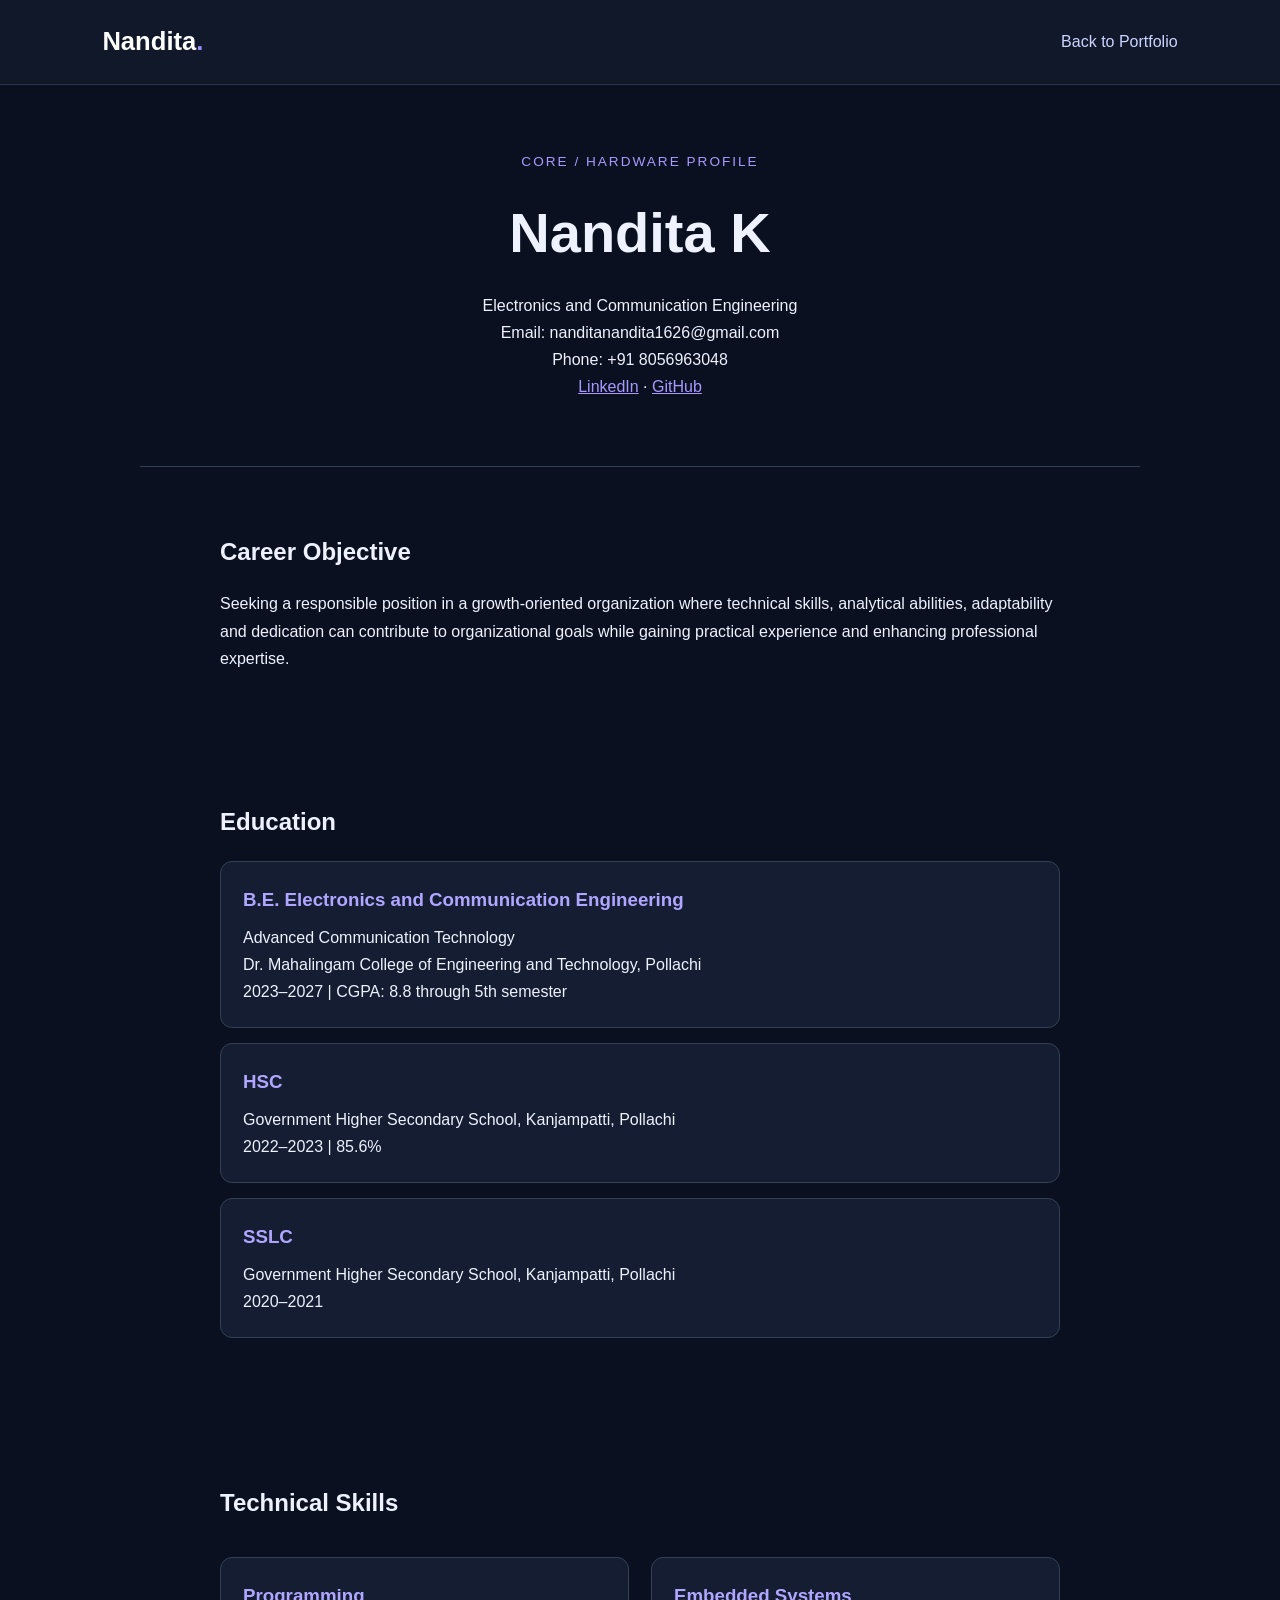
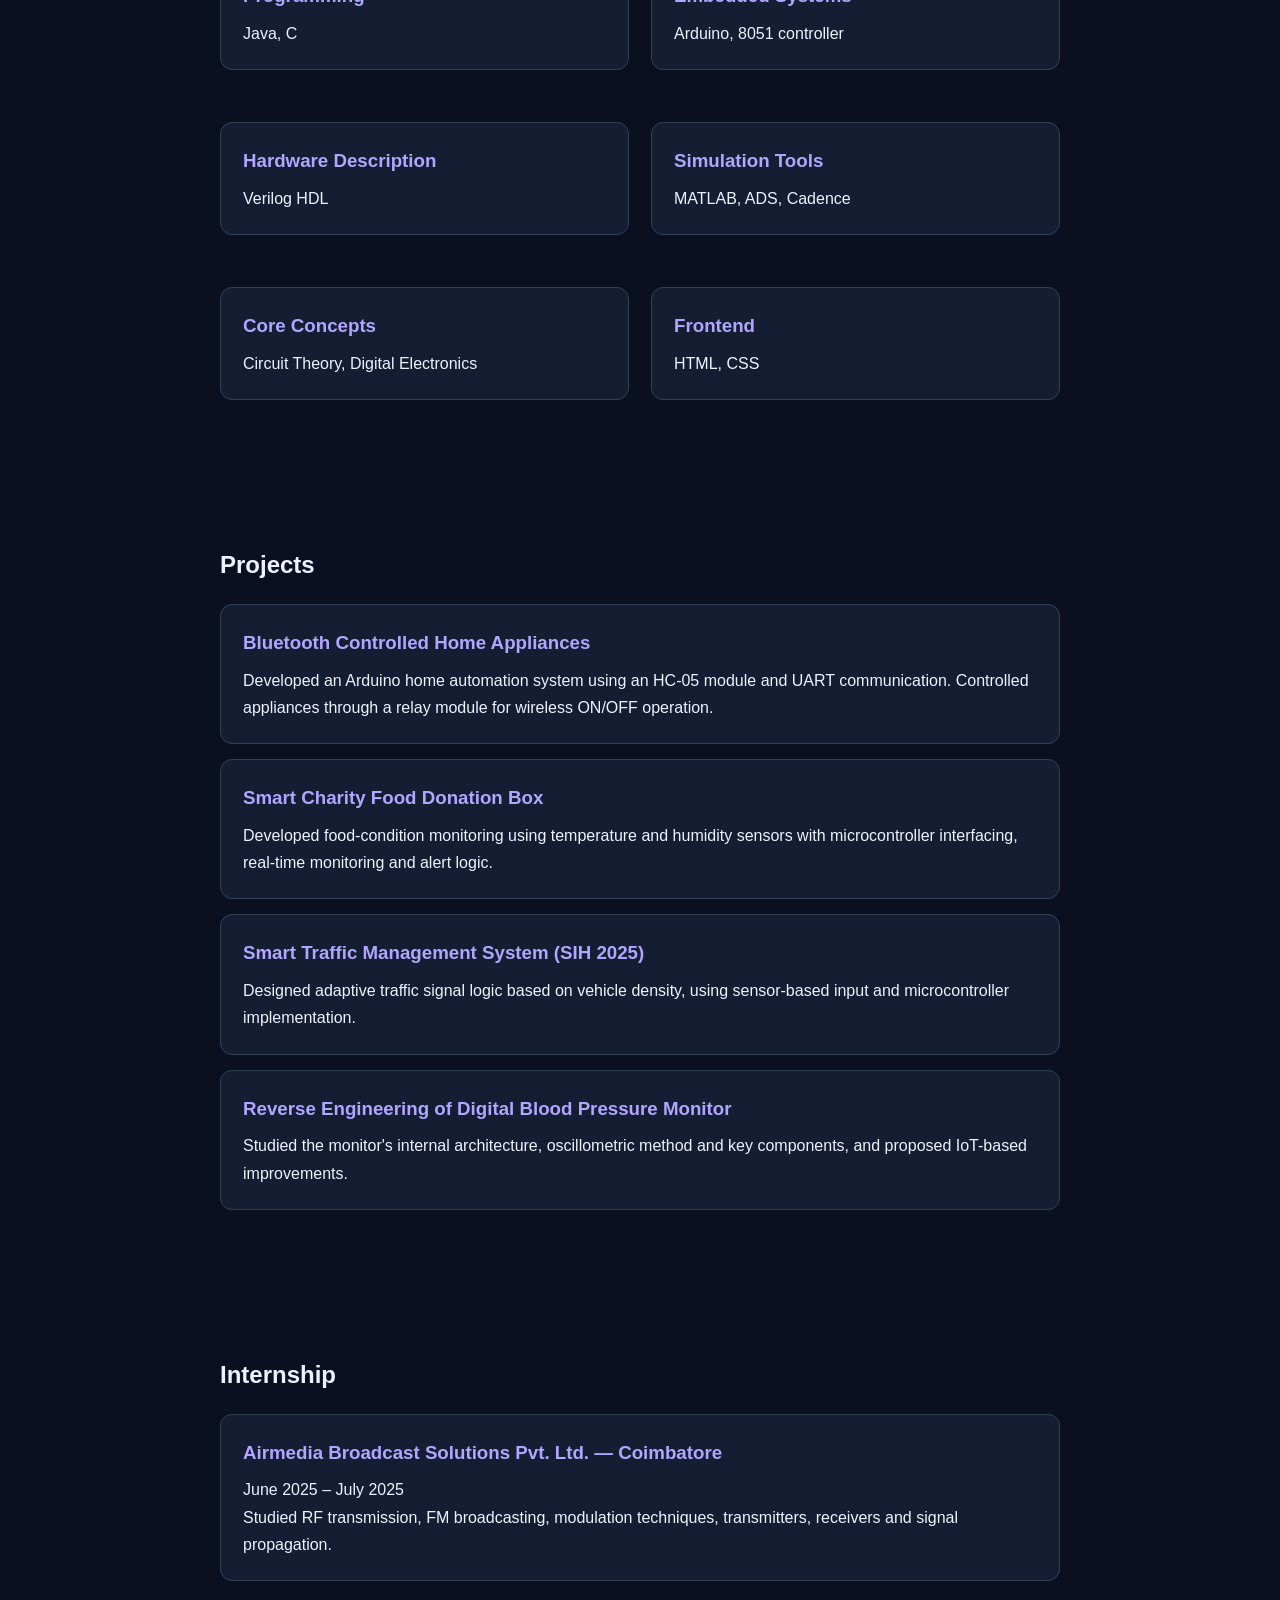
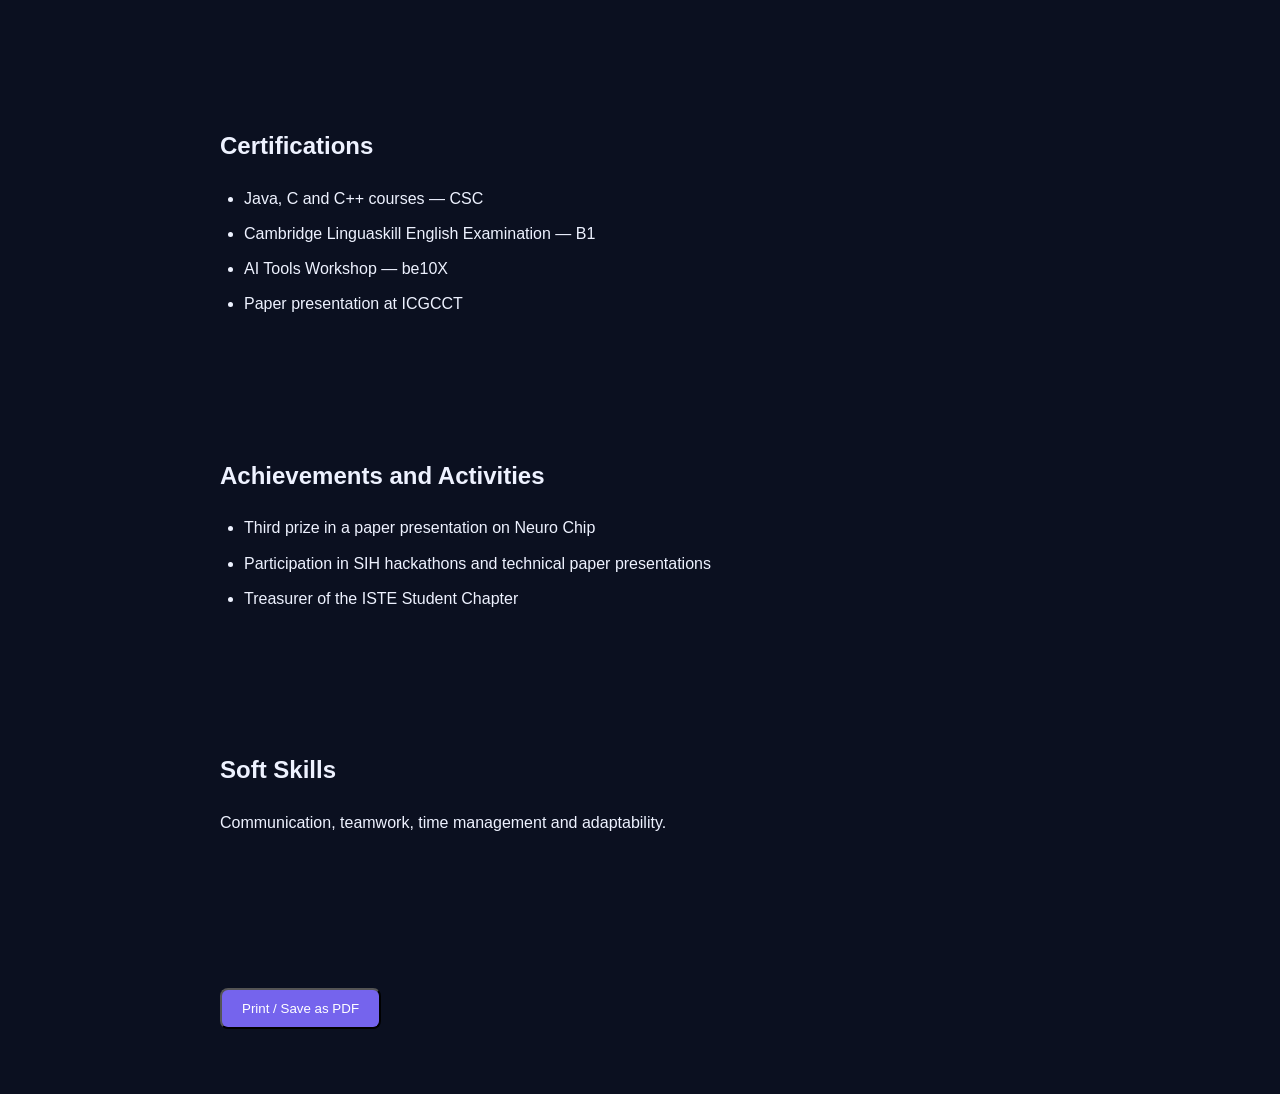
==== core.html @ a0652b92 "Add personal portfolio website" ====
<!DOCTYPE html>
<html lang="en">
<head>
    <meta charset="UTF-8">
    <meta name="viewport" content="width=device-width, initial-scale=1.0">
    <title>Nandita K | Core Resume</title>
    <link rel="stylesheet" href="../style.css">
</head>
<body>
    <header class="navbar">
        <a class="logo" href="../index.html">Nandita<span>.</span></a>
        <nav><a href="../index.html">Back to Portfolio</a></nav>
    </header>

    <main class="resume">
        <section class="resume-header">
            <p class="eyebrow">CORE / HARDWARE PROFILE</p>
            <h1>Nandita K</h1>
            <p>Electronics and Communication Engineering</p>
            <p>Email: nanditanandita1626@gmail.com</p>
            <p>Phone: +91 8056963048</p>
            <p>
                <a href="https://www.linkedin.com/in/nandita16">LinkedIn</a>
                ·
                <a href="https://github.com/Nanditakaruppusamy">GitHub</a>
            </p>
        </section>

        <section>
            <h2>Career Objective</h2>
            <p>Seeking a responsible position in a growth-oriented organization where technical skills, analytical abilities, adaptability and dedication can contribute to organizational goals while gaining practical experience and enhancing professional expertise.</p>
        </section>

        <section>
            <h2>Education</h2>
            <article class="resume-card">
                <h3>B.E. Electronics and Communication Engineering</h3>
                <p>Advanced Communication Technology</p>
                <p>Dr. Mahalingam College of Engineering and Technology, Pollachi</p>
                <p>2023–2027 | CGPA: 8.8 through 5th semester</p>
            </article>
            <article class="resume-card">
                <h3>HSC</h3>
                <p>Government Higher Secondary School, Kanjampatti, Pollachi</p>
                <p>2022–2023 | 85.6%</p>
            </article>
            <article class="resume-card">
                <h3>SSLC</h3>
                <p>Government Higher Secondary School, Kanjampatti, Pollachi</p>
                <p>2020–2021</p>
            </article>
        </section>

        <section>
            <h2>Technical Skills</h2>
            <div class="career-grid">
                <article class="resume-card">
                    <h3>Programming</h3><p>Java, C</p>
                </article>
                <article class="resume-card">
                    <h3>Embedded Systems</h3><p>Arduino, 8051 controller</p>
                </article>
                <article class="resume-card">
                    <h3>Hardware Description</h3><p>Verilog HDL</p>
                </article>
                <article class="resume-card">
                    <h3>Simulation Tools</h3><p>MATLAB, ADS, Cadence</p>
                </article>
                <article class="resume-card">
                    <h3>Core Concepts</h3><p>Circuit Theory, Digital Electronics</p>
                </article>
                <article class="resume-card">
                    <h3>Frontend</h3><p>HTML, CSS</p>
                </article>
            </div>
        </section>

        <section>
            <h2>Projects</h2>
            <article class="resume-card">
                <h3>Bluetooth Controlled Home Appliances</h3>
                <p>Developed an Arduino home automation system using an HC-05 module and UART communication. Controlled appliances through a relay module for wireless ON/OFF operation.</p>
            </article>
            <article class="resume-card">
                <h3>Smart Charity Food Donation Box</h3>
                <p>Developed food-condition monitoring using temperature and humidity sensors with microcontroller interfacing, real-time monitoring and alert logic.</p>
            </article>
            <article class="resume-card">
                <h3>Smart Traffic Management System (SIH 2025)</h3>
                <p>Designed adaptive traffic signal logic based on vehicle density, using sensor-based input and microcontroller implementation.</p>
            </article>
            <article class="resume-card">
                <h3>Reverse Engineering of Digital Blood Pressure Monitor</h3>
                <p>Studied the monitor's internal architecture, oscillometric method and key components, and proposed IoT-based improvements.</p>
            </article>
        </section>

        <section>
            <h2>Internship</h2>
            <article class="resume-card">
                <h3>Airmedia Broadcast Solutions Pvt. Ltd. — Coimbatore</h3>
                <p>June 2025 – July 2025</p>
                <p>Studied RF transmission, FM broadcasting, modulation techniques, transmitters, receivers and signal propagation.</p>
            </article>
        </section>

        <section>
            <h2>Certifications</h2>
            <ul>
                <li>Java, C and C++ courses — CSC</li>
                <li>Cambridge Linguaskill English Examination — B1</li>
                <li>AI Tools Workshop — be10X</li>
                <li>Paper presentation at ICGCCT</li>
            </ul>
        </section>

        <section>
            <h2>Achievements and Activities</h2>
            <ul>
                <li>Third prize in a paper presentation on Neuro Chip</li>
                <li>Participation in SIH hackathons and technical paper presentations</li>
                <li>Treasurer of the ISTE Student Chapter</li>
            </ul>
        </section>

        <section>
            <h2>Soft Skills</h2>
            <p>Communication, teamwork, time management and adaptability.</p>
        </section>

        <section>
            <button class="button" onclick="window.print()">Print / Save as PDF</button>
        </section>
    </main>
</body>
</html>
---- style.css ----
* {
    margin: 0;
    padding: 0;
    box-sizing: border-box;
}

html {
    scroll-behavior: smooth;
}

body {
    font-family: Arial, sans-serif;
    background: #0b1020;
    color: #eef2ff;
    line-height: 1.7;
}

.navbar {
    display: flex;
    align-items: center;
    justify-content: space-between;
    flex-wrap: wrap;
    gap: 16px;
    padding: 20px 8%;
    background: #11182a;
    border-bottom: 1px solid #29344d;
}

.logo {
    font-size: 1.6rem;
    font-weight: bold;
    color: white;
    text-decoration: none;
}

.logo span, .hero h1 span {
    color: #9b8cff;
}

nav {
    display: flex;
    gap: 22px;
    flex-wrap: wrap;
}

nav a, footer a {
    color: #cbd5ff;
    text-decoration: none;
}

nav a:hover, footer a:hover {
    color: #a69aff;
}

section {
    padding: 65px 8%;
    scroll-margin-top: 20px;
}

.hero {
    min-height: 65vh;
    display: flex;
    flex-direction: column;
    align-items: flex-start;
    justify-content: center;
    background: radial-gradient(circle at top right, #29245a, #0b1020 65%);
}

.eyebrow {
    color: #a69aff;
    letter-spacing: 2px;
    font-size: 0.85rem;
}

.hero h1 {
    font-size: clamp(2.6rem, 7vw, 4.5rem);
    line-height: 1.2;
    margin: 12px 0;
}

.hero h2 {
    font-size: 1.35rem;
    margin-bottom: 12px;
}

.hero p:not(.eyebrow) {
    max-width: 650px;
    color: #c1cbe0;
}

.button {
    display: inline-block;
    margin-top: 22px;
    padding: 11px 20px;
    border-radius: 8px;
    background: #7564ed;
    color: white;
    text-decoration: none;
}

#about > p {
    max-width: 750px;
    color: #c1cbe0;
}

#career > h2 {
    font-size: 2rem;
    margin: 10px 0 25px;
}

.career-grid {
    display: grid;
    grid-template-columns: repeat(2, minmax(0, 1fr));
    gap: 22px;
}

.career-card {
    display: block;
    padding: 30px;
    background: #141d32;
    border: 1px solid #334155;
    border-radius: 16px;
    text-decoration: none;
    color: #eef2ff;
    transition: transform 0.2s, border-color 0.2s;
}

.career-card:hover {
    transform: translateY(-5px);
}

.software:hover {
    border-color: #9b8cff;
}

.hardware:hover {
    border-color: #38bdf8;
}

.card-icon {
    font-size: 2rem;
    color: #a69aff;
}

.hardware .card-icon {
    color: #38bdf8;
}

.career-card h3 {
    font-size: 1.5rem;
    margin: 10px 0;
}

.career-card p {
    color: #c1cbe0;
    margin-bottom: 20px;
}

.card-link {
    color: #b1a6ff;
    font-weight: bold;
}

.hardware .card-link {
    color: #7dd3fc;
}

footer {
    padding: 25px 8%;
    display: flex;
    justify-content: space-between;
    flex-wrap: wrap;
    gap: 12px;
    background: #11182a;
}

@media (max-width: 650px) {
    .career-grid {
        grid-template-columns: 1fr;
    }

    section {
        padding: 45px 6%;
    }
}


.resume {
    max-width: 1000px;
    margin: auto;
}

.resume-header {
    text-align: center;
    border-bottom: 1px solid #334155;
}

.resume-header h1 {
    font-size: clamp(2.4rem, 5vw, 3.5rem);
    margin: 12px 0;
}

.resume-header a {
    color: #a69aff;
}

.resume section > h2 {
    margin-bottom: 18px;
}

.resume-card {
    padding: 22px;
    margin: 15px 0;
    background: #141d32;
    border: 1px solid #334155;
    border-radius: 12px;
}

.resume-card h3 {
    color: #b1a6ff;
    margin-bottom: 8px;
}

.resume ul {
    padding-left: 24px;
}

.resume li {
    margin-bottom: 8px;
}

@media print {
    body {
        background: white;
        color: black;
    }

    .navbar,
    .resume button {
        display: none;
    }

    .resume-card {
        background: white;
        color: black;
        border: 1px solid #ccc;
        break-inside: avoid;
    }

    .resume-card h3,
    .resume-header a {
        color: black;
    }

    .resume section {
        padding: 18px 0;
    }
}
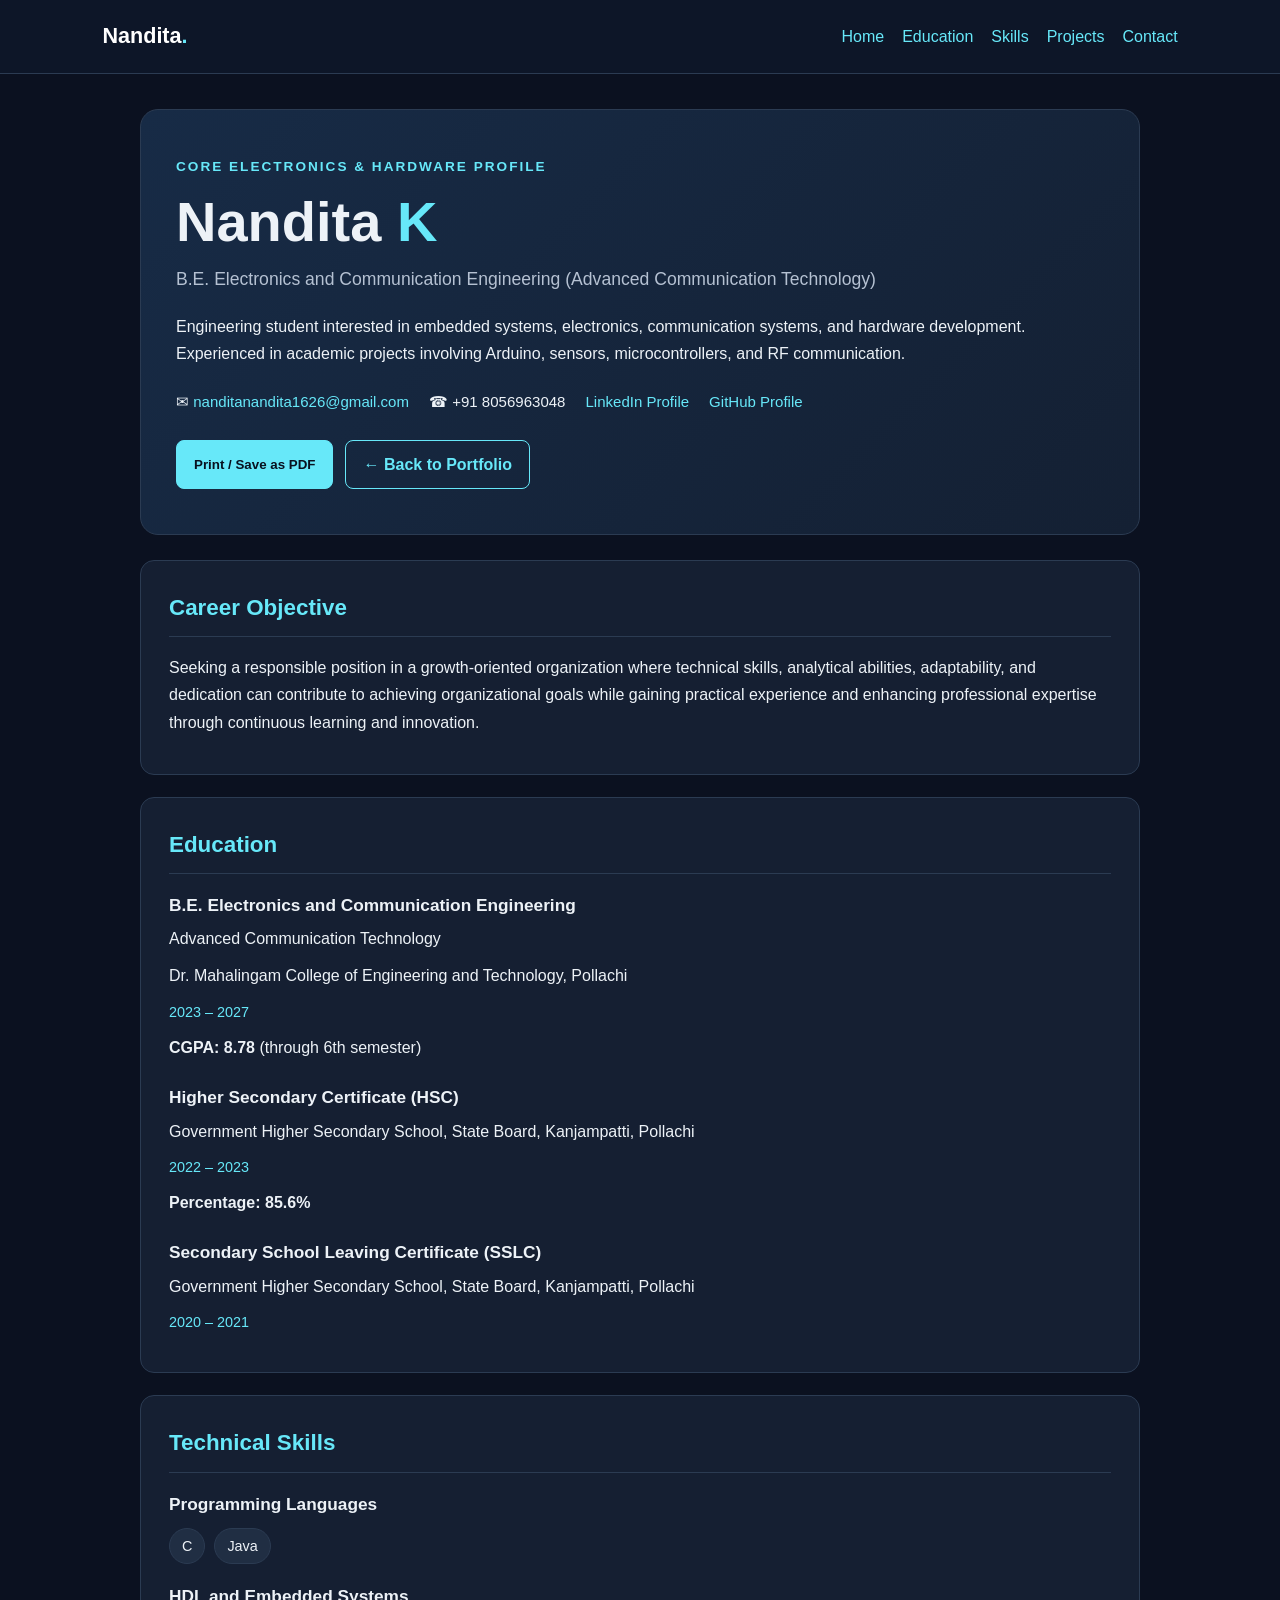
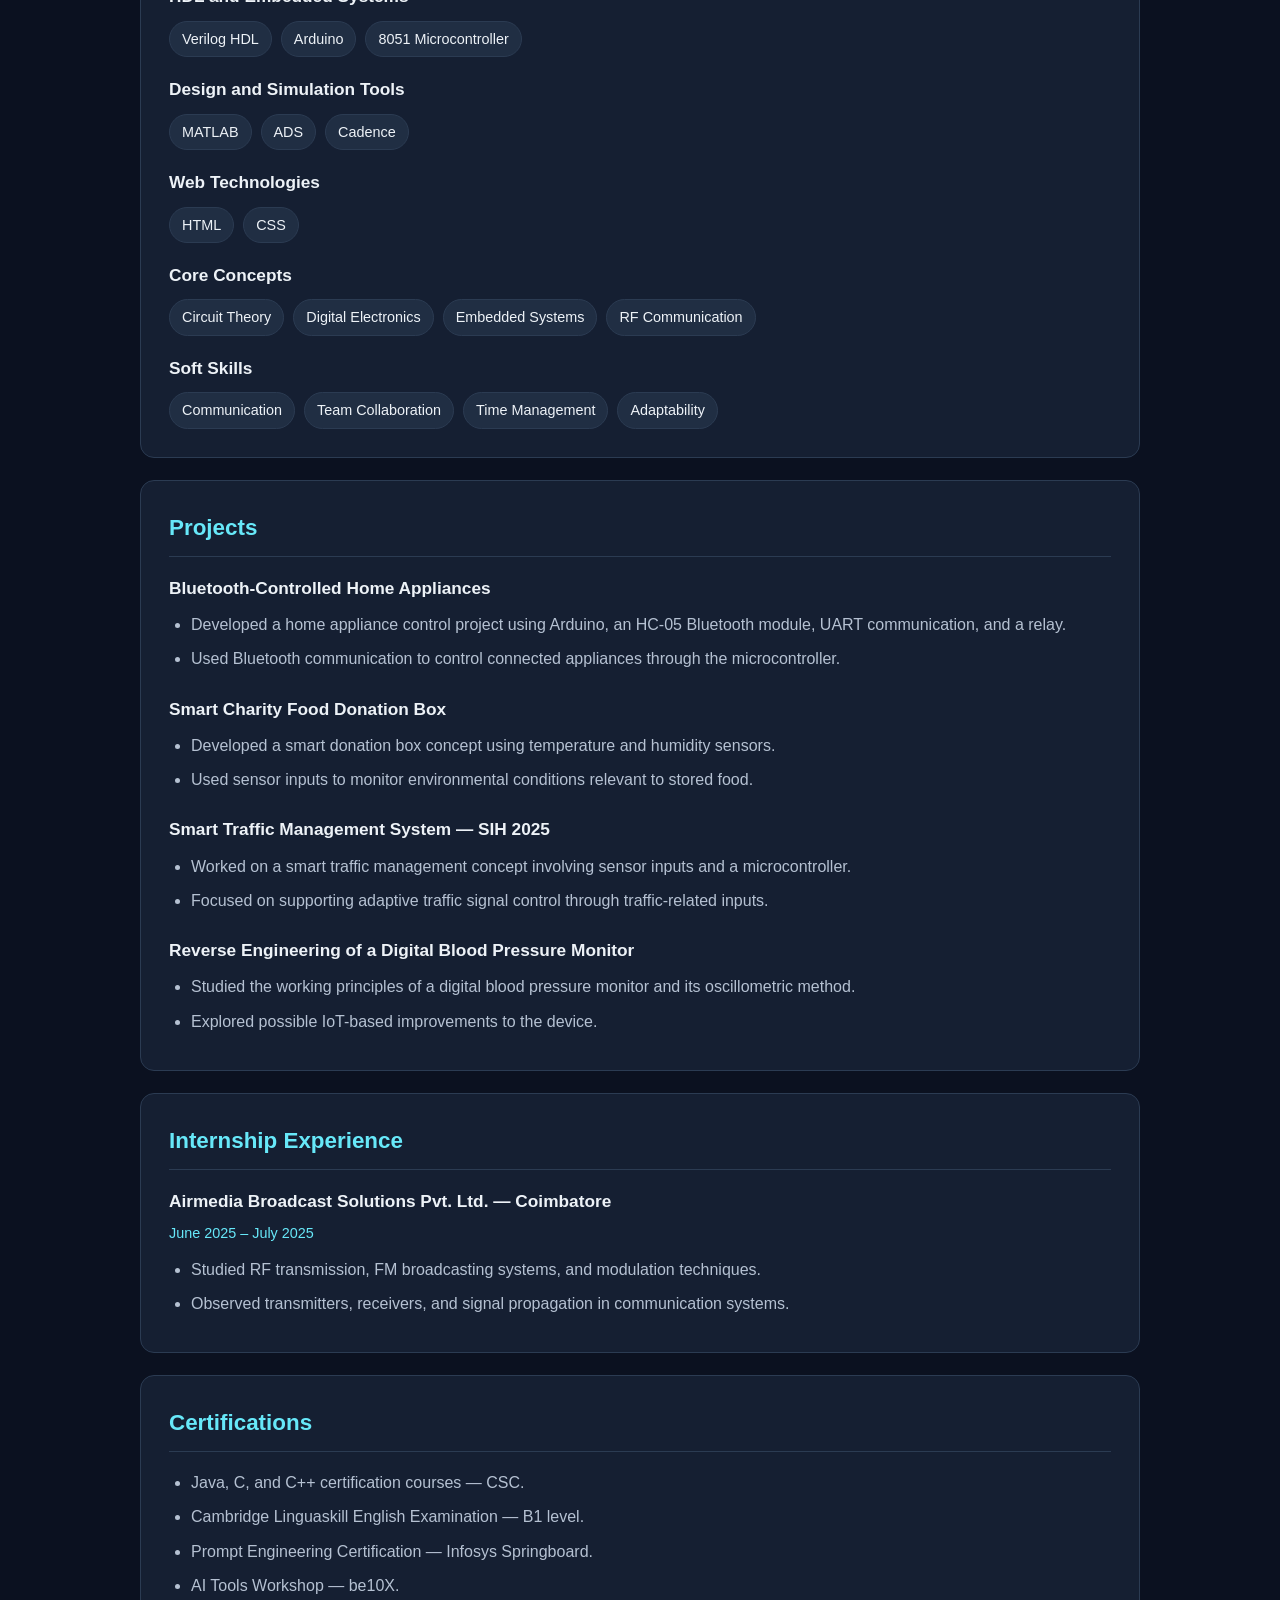
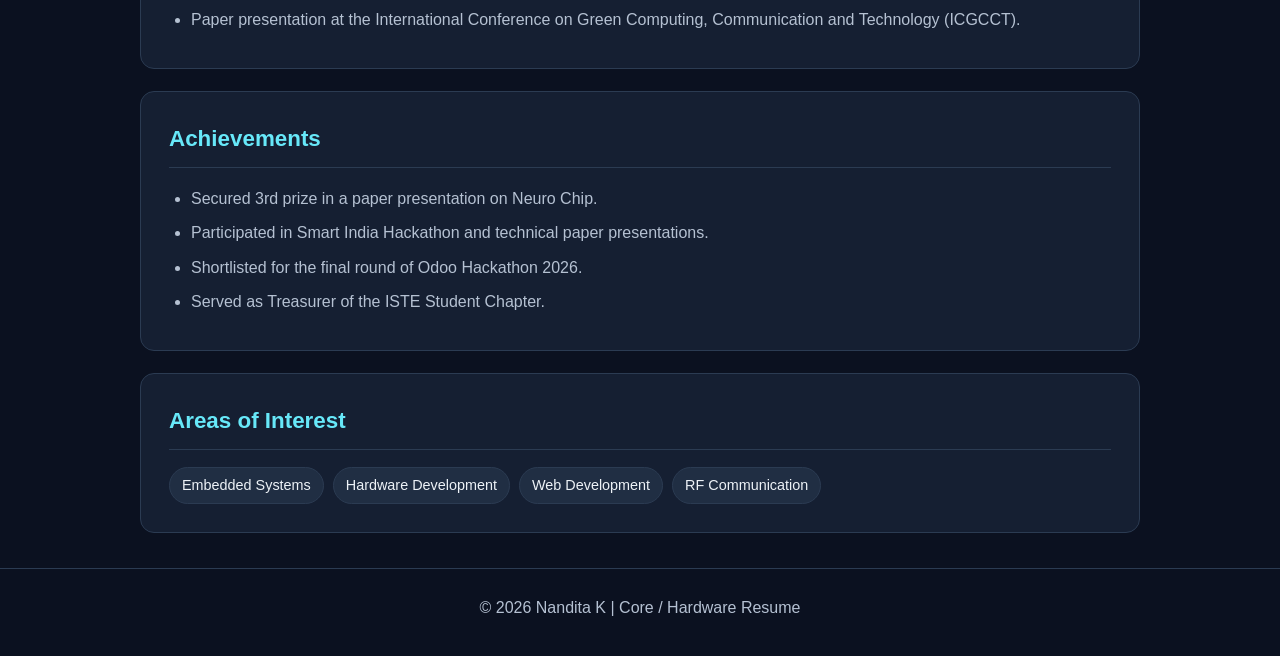
==== commit 89642766: "Complete portfolio and resume pages" ====
--- a/core.html
+++ b/core.html
@@ -4,134 +4,594 @@
 <head>
     <meta charset="UTF-8">
     <meta name="viewport" content="width=device-width, initial-scale=1.0">
-    <title>Nandita K | Core Resume</title>
-    <link rel="stylesheet" href="../style.css">
+    <meta name="description" content="Nandita K's Core Electronics and Hardware Resume">
+    <title>Nandita K | Core / Hardware Resume</title>
+
+    <style>
+        :root {
+            --bg: #0b1120;
+            --card: #151f32;
+            --accent: #67e8f9;
+            --text: #edf2f7;
+            --muted: #b5c1d2;
+            --border: #2b3b52;
+        }
+
+        * {
+            margin: 0;
+            padding: 0;
+            box-sizing: border-box;
+        }
+
+        html {
+            scroll-behavior: smooth;
+        }
+
+        body {
+            font-family: Arial, Helvetica, sans-serif;
+            background: var(--bg);
+            color: var(--text);
+            line-height: 1.7;
+        }
+
+        a {
+            color: var(--accent);
+            text-decoration: none;
+        }
+
+        a:hover {
+            text-decoration: underline;
+        }
+
+        .navbar {
+            display: flex;
+            justify-content: space-between;
+            align-items: center;
+            flex-wrap: wrap;
+            gap: 12px;
+            padding: 18px 8%;
+            border-bottom: 1px solid var(--border);
+            background: #0d1628;
+        }
+
+        .logo {
+            font-size: 1.35rem;
+            font-weight: bold;
+            color: white;
+        }
+
+        .logo span {
+            color: var(--accent);
+        }
+
+        .nav-links {
+            display: flex;
+            flex-wrap: wrap;
+            gap: 18px;
+        }
+
+        .container {
+            width: min(1000px, 90%);
+            margin: 35px auto;
+        }
+
+        .hero {
+            padding: 45px 35px;
+            background: linear-gradient(135deg, #172b46, #142033);
+            border: 1px solid var(--border);
+            border-radius: 18px;
+            margin-bottom: 25px;
+        }
+
+        .eyebrow {
+            color: var(--accent);
+            font-size: 0.85rem;
+            font-weight: bold;
+            letter-spacing: 2px;
+            text-transform: uppercase;
+        }
+
+        h1 {
+            font-size: clamp(2.2rem, 6vw, 3.5rem);
+            line-height: 1.2;
+            margin: 10px 0;
+        }
+
+        h1 span {
+            color: var(--accent);
+        }
+
+        .subtitle {
+            color: var(--muted);
+            font-size: 1.1rem;
+            margin-bottom: 18px;
+        }
+
+        .contact {
+            display: flex;
+            flex-wrap: wrap;
+            gap: 10px 20px;
+            margin-top: 22px;
+            font-size: 0.94rem;
+        }
+
+        .buttons {
+            display: flex;
+            flex-wrap: wrap;
+            gap: 12px;
+            margin-top: 25px;
+        }
+
+        .btn {
+            display: inline-block;
+            padding: 10px 17px;
+            border: 1px solid var(--accent);
+            border-radius: 8px;
+            color: var(--accent);
+            font-weight: bold;
+            cursor: pointer;
+            background: transparent;
+        }
+
+        .btn.primary {
+            background: var(--accent);
+            color: #08111f;
+        }
+
+        .section {
+            background: var(--card);
+            border: 1px solid var(--border);
+            border-radius: 14px;
+            padding: 28px;
+            margin-bottom: 22px;
+            scroll-margin-top: 20px;
+        }
+
+        h2 {
+            color: var(--accent);
+            font-size: 1.4rem;
+            margin-bottom: 17px;
+            padding-bottom: 9px;
+            border-bottom: 1px solid var(--border);
+        }
+
+        h3 {
+            font-size: 1.08rem;
+            margin-bottom: 5px;
+        }
+
+        p {
+            margin-bottom: 10px;
+        }
+
+        .muted {
+            color: var(--muted);
+        }
+
+        .entry {
+            margin-bottom: 22px;
+        }
+
+        .entry:last-child {
+            margin-bottom: 0;
+        }
+
+        .date {
+            color: var(--accent);
+            font-size: 0.9rem;
+        }
+
+        ul {
+            padding-left: 22px;
+            margin-top: 8px;
+        }
+
+        li {
+            margin-bottom: 7px;
+            color: var(--muted);
+        }
+
+        .skill-group {
+            margin-bottom: 18px;
+        }
+
+        .skill-group:last-child {
+            margin-bottom: 0;
+        }
+
+        .skill-tags {
+            display: flex;
+            flex-wrap: wrap;
+            gap: 9px;
+            margin-top: 9px;
+        }
+
+        .tag {
+            background: #202e43;
+            color: var(--text);
+            border: 1px solid var(--border);
+            border-radius: 20px;
+            padding: 5px 12px;
+            font-size: 0.9rem;
+        }
+
+        .footer {
+            text-align: center;
+            padding: 25px;
+            color: var(--muted);
+            border-top: 1px solid var(--border);
+        }
+
+        @media (max-width: 600px) {
+            .navbar {
+                padding: 16px 5%;
+            }
+
+            .container {
+                width: 94%;
+                margin: 20px auto;
+            }
+
+            .hero,
+            .section {
+                padding: 22px 18px;
+            }
+
+            .nav-links {
+                gap: 12px;
+                font-size: 0.9rem;
+            }
+        }
+
+        @media print {
+            :root {
+                --bg: #ffffff;
+                --card: #ffffff;
+                --accent: #163e67;
+                --text: #111111;
+                --muted: #333333;
+                --border: #cccccc;
+            }
+
+            body {
+                background: white;
+                color: black;
+                font-size: 10pt;
+            }
+
+            .navbar,
+            .buttons,
+            .footer {
+                display: none;
+            }
+
+            .container {
+                width: 100%;
+                margin: 0;
+            }
+
+            .hero,
+            .section {
+                background: white;
+                color: black;
+                border: none;
+                border-radius: 0;
+                padding: 12px 0;
+                margin: 0;
+            }
+
+            h1 {
+                font-size: 25pt;
+            }
+
+            h2 {
+                font-size: 14pt;
+                margin-bottom: 8px;
+            }
+
+            .entry,
+            .section {
+                break-inside: avoid;
+            }
+
+            .tag {
+                background: white;
+                color: black;
+                border-color: #cccccc;
+            }
+
+            a {
+                color: #163e67;
+            }
+        }
+    </style>
 </head>
+
 <body>
+
     <header class="navbar">
-        <a class="logo" href="../index.html">Nandita<span>.</span></a>
-        <nav><a href="../index.html">Back to Portfolio</a></nav>
+        <a class="logo" href="index.html">Nandita<span>.</span></a>
+
+        <nav class="nav-links">
+            <a href="index.html">Home</a>
+            <a href="#education">Education</a>
+            <a href="#skills">Skills</a>
+            <a href="#projects">Projects</a>
+            <a href="#contact">Contact</a>
+        </nav>
     </header>
 
-    <main class="resume">
-        <section class="resume-header">
-            <p class="eyebrow">CORE / HARDWARE PROFILE</p>
-            <h1>Nandita K</h1>
-            <p>Electronics and Communication Engineering</p>
-            <p>Email: nanditanandita1626@gmail.com</p>
-            <p>Phone: +91 8056963048</p>
+    <main class="container">
+
+        <section class="hero">
+            <p class="eyebrow">Core Electronics & Hardware Profile</p>
+
+            <h1>Nandita <span>K</span></h1>
+
+            <p class="subtitle">
+                B.E. Electronics and Communication Engineering
+                (Advanced Communication Technology)
+            </p>
+
             <p>
-                <a href="https://www.linkedin.com/in/nandita16">LinkedIn</a>
-                ·
-                <a href="https://github.com/Nanditakaruppusamy">GitHub</a>
+                Engineering student interested in embedded systems,
+                electronics, communication systems, and hardware
+                development. Experienced in academic projects involving
+                Arduino, sensors, microcontrollers, and RF communication.
             </p>
-        </section>
-
-        <section>
+
+            <div class="contact" id="contact">
+                <span>✉
+                    <a href="mailto:nanditanandita1626@gmail.com">
+                        nanditanandita1626@gmail.com
+                    </a>
+                </span>
+
+                <span>☎ +91 8056963048</span>
+
+                <span>
+                    <a href="https://www.linkedin.com/in/nandita16"
+                       target="_blank" rel="noopener noreferrer">
+                        LinkedIn Profile
+                    </a>
+                </span>
+
+                <span>
+                    <a href="https://github.com/Nanditakaruppusamy"
+                       target="_blank" rel="noopener noreferrer">
+                        GitHub Profile
+                    </a>
+                </span>
+            </div>
+
+            <div class="buttons">
+                <button class="btn primary" onclick="window.print()">
+                    Print / Save as PDF
+                </button>
+
+                <a class="btn" href="index.html">← Back to Portfolio</a>
+            </div>
+        </section>
+
+        <section class="section">
             <h2>Career Objective</h2>
-            <p>Seeking a responsible position in a growth-oriented organization where technical skills, analytical abilities, adaptability and dedication can contribute to organizational goals while gaining practical experience and enhancing professional expertise.</p>
-        </section>
-
-        <section>
+
+            <p>
+                Seeking a responsible position in a growth-oriented
+                organization where technical skills, analytical abilities,
+                adaptability, and dedication can contribute to achieving
+                organizational goals while gaining practical experience
+                and enhancing professional expertise through continuous
+                learning and innovation.
+            </p>
+        </section>
+
+        <section class="section" id="education">
             <h2>Education</h2>
-            <article class="resume-card">
+
+            <div class="entry">
                 <h3>B.E. Electronics and Communication Engineering</h3>
                 <p>Advanced Communication Technology</p>
                 <p>Dr. Mahalingam College of Engineering and Technology, Pollachi</p>
-                <p>2023–2027 | CGPA: 8.8 through 5th semester</p>
-            </article>
-            <article class="resume-card">
-                <h3>HSC</h3>
-                <p>Government Higher Secondary School, Kanjampatti, Pollachi</p>
-                <p>2022–2023 | 85.6%</p>
-            </article>
-            <article class="resume-card">
-                <h3>SSLC</h3>
-                <p>Government Higher Secondary School, Kanjampatti, Pollachi</p>
-                <p>2020–2021</p>
-            </article>
-        </section>
-
-        <section>
+                <p class="date">2023 – 2027</p>
+                <p><strong>CGPA: 8.78</strong> (through 6th semester)</p>
+            </div>
+
+            <div class="entry">
+                <h3>Higher Secondary Certificate (HSC)</h3>
+                <p>Government Higher Secondary School, State Board, Kanjampatti, Pollachi</p>
+                <p class="date">2022 – 2023</p>
+                <p><strong>Percentage: 85.6%</strong></p>
+            </div>
+
+            <div class="entry">
+                <h3>Secondary School Leaving Certificate (SSLC)</h3>
+                <p>Government Higher Secondary School, State Board, Kanjampatti, Pollachi</p>
+                <p class="date">2020 – 2021</p>
+            </div>
+        </section>
+
+        <section class="section" id="skills">
             <h2>Technical Skills</h2>
-            <div class="career-grid">
-                <article class="resume-card">
-                    <h3>Programming</h3><p>Java, C</p>
-                </article>
-                <article class="resume-card">
-                    <h3>Embedded Systems</h3><p>Arduino, 8051 controller</p>
-                </article>
-                <article class="resume-card">
-                    <h3>Hardware Description</h3><p>Verilog HDL</p>
-                </article>
-                <article class="resume-card">
-                    <h3>Simulation Tools</h3><p>MATLAB, ADS, Cadence</p>
-                </article>
-                <article class="resume-card">
-                    <h3>Core Concepts</h3><p>Circuit Theory, Digital Electronics</p>
-                </article>
-                <article class="resume-card">
-                    <h3>Frontend</h3><p>HTML, CSS</p>
-                </article>
-            </div>
-        </section>
-
-        <section>
+
+            <div class="skill-group">
+                <h3>Programming Languages</h3>
+                <div class="skill-tags">
+                    <span class="tag">C</span>
+                    <span class="tag">Java</span>
+                </div>
+            </div>
+
+            <div class="skill-group">
+                <h3>HDL and Embedded Systems</h3>
+                <div class="skill-tags">
+                    <span class="tag">Verilog HDL</span>
+                    <span class="tag">Arduino</span>
+                    <span class="tag">8051 Microcontroller</span>
+                </div>
+            </div>
+
+            <div class="skill-group">
+                <h3>Design and Simulation Tools</h3>
+                <div class="skill-tags">
+                    <span class="tag">MATLAB</span>
+                    <span class="tag">ADS</span>
+                    <span class="tag">Cadence</span>
+                </div>
+            </div>
+
+            <div class="skill-group">
+                <h3>Web Technologies</h3>
+                <div class="skill-tags">
+                    <span class="tag">HTML</span>
+                    <span class="tag">CSS</span>
+                </div>
+            </div>
+
+            <div class="skill-group">
+                <h3>Core Concepts</h3>
+                <div class="skill-tags">
+                    <span class="tag">Circuit Theory</span>
+                    <span class="tag">Digital Electronics</span>
+                    <span class="tag">Embedded Systems</span>
+                    <span class="tag">RF Communication</span>
+                </div>
+            </div>
+
+            <div class="skill-group">
+                <h3>Soft Skills</h3>
+                <div class="skill-tags">
+                    <span class="tag">Communication</span>
+                    <span class="tag">Team Collaboration</span>
+                    <span class="tag">Time Management</span>
+                    <span class="tag">Adaptability</span>
+                </div>
+            </div>
+        </section>
+
+        <section class="section" id="projects">
             <h2>Projects</h2>
-            <article class="resume-card">
-                <h3>Bluetooth Controlled Home Appliances</h3>
-                <p>Developed an Arduino home automation system using an HC-05 module and UART communication. Controlled appliances through a relay module for wireless ON/OFF operation.</p>
-            </article>
-            <article class="resume-card">
+
+            <div class="entry">
+                <h3>Bluetooth-Controlled Home Appliances</h3>
+                <ul>
+                    <li>
+                        Developed a home appliance control project using
+                        Arduino, an HC-05 Bluetooth module, UART
+                        communication, and a relay.
+                    </li>
+                    <li>
+                        Used Bluetooth communication to control connected
+                        appliances through the microcontroller.
+                    </li>
+                </ul>
+            </div>
+
+            <div class="entry">
                 <h3>Smart Charity Food Donation Box</h3>
-                <p>Developed food-condition monitoring using temperature and humidity sensors with microcontroller interfacing, real-time monitoring and alert logic.</p>
-            </article>
-            <article class="resume-card">
-                <h3>Smart Traffic Management System (SIH 2025)</h3>
-                <p>Designed adaptive traffic signal logic based on vehicle density, using sensor-based input and microcontroller implementation.</p>
-            </article>
-            <article class="resume-card">
-                <h3>Reverse Engineering of Digital Blood Pressure Monitor</h3>
-                <p>Studied the monitor's internal architecture, oscillometric method and key components, and proposed IoT-based improvements.</p>
-            </article>
-        </section>
-
-        <section>
-            <h2>Internship</h2>
-            <article class="resume-card">
+                <ul>
+                    <li>
+                        Developed a smart donation box concept using
+                        temperature and humidity sensors.
+                    </li>
+                    <li>
+                        Used sensor inputs to monitor environmental
+                        conditions relevant to stored food.
+                    </li>
+                </ul>
+            </div>
+
+            <div class="entry">
+                <h3>Smart Traffic Management System — SIH 2025</h3>
+                <ul>
+                    <li>
+                        Worked on a smart traffic management concept
+                        involving sensor inputs and a microcontroller.
+                    </li>
+                    <li>
+                        Focused on supporting adaptive traffic signal
+                        control through traffic-related inputs.
+                    </li>
+                </ul>
+            </div>
+
+            <div class="entry">
+                <h3>Reverse Engineering of a Digital Blood Pressure Monitor</h3>
+                <ul>
+                    <li>
+                        Studied the working principles of a digital
+                        blood pressure monitor and its oscillometric method.
+                    </li>
+                    <li>
+                        Explored possible IoT-based improvements to the device.
+                    </li>
+                </ul>
+            </div>
+        </section>
+
+        <section class="section">
+            <h2>Internship Experience</h2>
+
+            <div class="entry">
                 <h3>Airmedia Broadcast Solutions Pvt. Ltd. — Coimbatore</h3>
-                <p>June 2025 – July 2025</p>
-                <p>Studied RF transmission, FM broadcasting, modulation techniques, transmitters, receivers and signal propagation.</p>
-            </article>
-        </section>
-
-        <section>
+                <p class="date">June 2025 – July 2025</p>
+                <ul>
+                    <li>
+                        Studied RF transmission, FM broadcasting systems,
+                        and modulation techniques.
+                    </li>
+                    <li>
+                        Observed transmitters, receivers, and signal
+                        propagation in communication systems.
+                    </li>
+                </ul>
+            </div>
+        </section>
+
+        <section class="section">
             <h2>Certifications</h2>
             <ul>
-                <li>Java, C and C++ courses — CSC</li>
-                <li>Cambridge Linguaskill English Examination — B1</li>
-                <li>AI Tools Workshop — be10X</li>
-                <li>Paper presentation at ICGCCT</li>
+                <li>Java, C, and C++ certification courses — CSC.</li>
+                <li>Cambridge Linguaskill English Examination — B1 level.</li>
+                <li>Prompt Engineering Certification — Infosys Springboard.</li>
+                <li>AI Tools Workshop — be10X.</li>
+                <li>
+                    Paper presentation at the International Conference on
+                    Green Computing, Communication and Technology (ICGCCT).
+                </li>
             </ul>
         </section>
 
-        <section>
-            <h2>Achievements and Activities</h2>
+        <section class="section">
+            <h2>Achievements</h2>
             <ul>
-                <li>Third prize in a paper presentation on Neuro Chip</li>
-                <li>Participation in SIH hackathons and technical paper presentations</li>
-                <li>Treasurer of the ISTE Student Chapter</li>
+                <li>Secured 3rd prize in a paper presentation on Neuro Chip.</li>
+                <li>Participated in Smart India Hackathon and technical paper presentations.</li>
+                <li>Shortlisted for the final round of Odoo Hackathon 2026.</li>
+                <li>Served as Treasurer of the ISTE Student Chapter.</li>
             </ul>
         </section>
 
-        <section>
-            <h2>Soft Skills</h2>
-            <p>Communication, teamwork, time management and adaptability.</p>
-        </section>
-
-        <section>
-            <button class="button" onclick="window.print()">Print / Save as PDF</button>
-        </section>
+        <section class="section">
+            <h2>Areas of Interest</h2>
+            <div class="skill-tags">
+                <span class="tag">Embedded Systems</span>
+                <span class="tag">Hardware Development</span>
+                <span class="tag">Web Development</span>
+                <span class="tag">RF Communication</span>
+            </div>
+        </section>
+
     </main>
+
+    <footer class="footer">
+        <p>© <span id="year"></span> Nandita K | Core / Hardware Resume</p>
+    </footer>
+
+    <script>
+        document.getElementById("year").textContent =
+            new Date().getFullYear();
+    </script>
+
 </body>
 </html>
